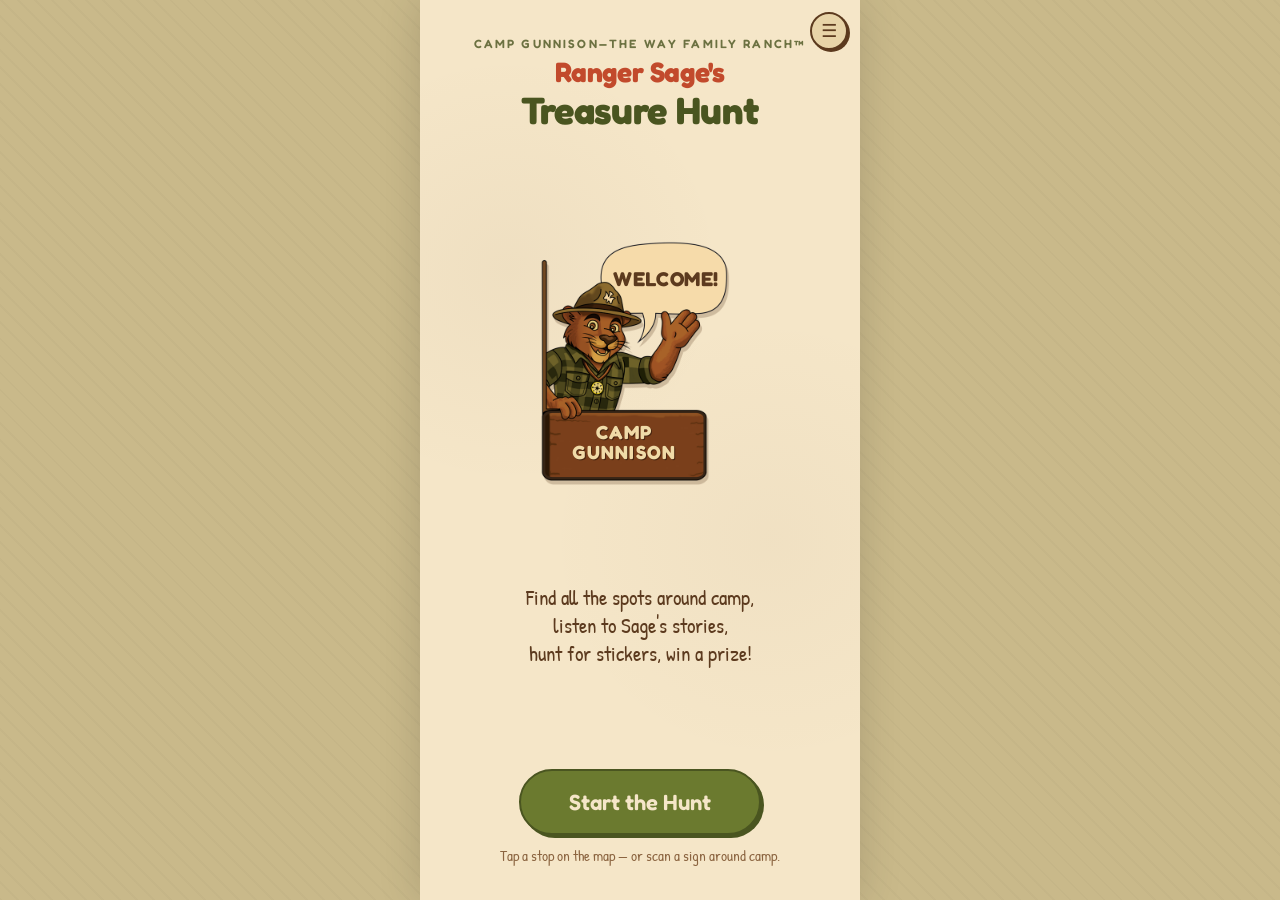
==== index.html @ e8eca05f "Initial commit: Ranger Sage Treasure Hunt PWA Self-guided QR-code treasure hunt around Camp Gunnison" ====
<!DOCTYPE html>
<html lang="en">
<head>
  <meta charset="utf-8">
  <meta name="viewport" content="width=device-width, initial-scale=1, maximum-scale=1, user-scalable=no">
  <meta name="theme-color" content="#5C7A3A">
  <title>Ranger Sage's Treasure Hunt — Camp Gunnison</title>

  <link rel="manifest" href="manifest.webmanifest">
  <link rel="apple-touch-icon" href="icons/apple-touch-icon.png">
  <meta name="apple-mobile-web-app-capable" content="yes">
  <meta name="apple-mobile-web-app-status-bar-style" content="default">
  <meta name="apple-mobile-web-app-title" content="Sage's Hunt">

  <link rel="preconnect" href="https://fonts.googleapis.com">
  <link rel="preconnect" href="https://fonts.gstatic.com" crossorigin>
  <link href="https://fonts.googleapis.com/css2?family=Fredoka:wght@500;600;700&family=Nunito:wght@400;600;700;800&family=Patrick+Hand&display=swap" rel="stylesheet">
  <link rel="stylesheet" href="styles.css">
</head>
<body>
  <div id="device-frame">
    <div id="app" role="main" aria-live="polite">
      <noscript>This treasure hunt needs JavaScript turned on.</noscript>
    </div>
    <div id="toast-host" aria-live="assertive"></div>
    <div id="confetti-host" aria-hidden="true"></div>
    <button id="menu-btn" type="button" aria-label="Menu">☰</button>
    <div id="menu-panel" hidden>
      <button class="menu-item" data-action="map">Back to map</button>
      <button class="menu-item" data-action="reset">Start over</button>
      <button class="menu-item" data-action="close">Close</button>
    </div>
  </div>

  <script src="jsQR.min.js"></script>
  <script src="qr-scanner.js"></script>
  <script src="data.js"></script>
  <script src="app.js"></script>
  <script>
    if ("serviceWorker" in navigator) {
      window.addEventListener("load", () => {
        navigator.serviceWorker.register("sw.js").catch(err => console.warn("SW register failed:", err));
      });
    }
  </script>
</body>
</html>
---- styles.css ----
/* ============================================================
   Ranger Sage's Treasure Hunt — prototype styles
   Camp Gunnison palette pulled from camp-map.png
   ============================================================ */

:root {
  --paper:        #F5E6C8;
  --paper-deep:   #E8D4A8;
  --cream-deep:   #F0DBA8;
  --olive:        #6B7A2F;
  --olive-deep:   #4A5520;
  --sage-green:   #9DAA5E;
  --mustard:      #E8A93D;
  --mustard-deep: #C48825;
  --wood:         #5C3A1E;
  --wood-light:   #8B6440;
  --pop:          #C24A2C;
  --river:        #BFD3BA;
  --sky:          #DCC796;

  --radius-card: 14px;
  --radius-btn: 999px;
  --shadow-card: 4px 4px 0 rgba(92, 58, 30, 0.35);
  --shadow-btn:  3px 3px 0 var(--olive-deep);

  --font-head: 'Fredoka', system-ui, sans-serif;
  --font-body: 'Nunito', system-ui, sans-serif;
  --font-hand: 'Patrick Hand', cursive;
}

/* ---------- Reset & base ---------- */
*, *::before, *::after { box-sizing: border-box; margin: 0; padding: 0; }
html { -webkit-text-size-adjust: 100%; }
body {
  font-family: var(--font-body);
  color: var(--wood);
  background: #C9B98A;
  /* subtle outer-frame wood feel */
  background-image:
    repeating-linear-gradient(45deg, rgba(0,0,0,0.02) 0 2px, transparent 2px 12px);
  min-height: 100vh;
  display: flex;
  justify-content: center;
  align-items: flex-start;
  padding: 0;
}
button {
  font: inherit; cursor: pointer; border: 0; background: none; color: inherit;
}
img { display: block; max-width: 100%; }

/* ---------- Device frame ---------- */
#device-frame {
  position: relative;
  width: 100%;
  max-width: 440px;
  min-height: 100vh;
  background: var(--paper);
  overflow: hidden;
  box-shadow: 0 0 40px rgba(0,0,0,0.15);
}

#app {
  position: relative;
  min-height: 100vh;
  background: var(--paper);
  /* subtle paper texture */
  background-image:
    radial-gradient(circle at 20% 30%, rgba(92,58,30,0.04) 0, transparent 30%),
    radial-gradient(circle at 80% 60%, rgba(92,58,30,0.03) 0, transparent 35%);
}

/* ---------- Menu ---------- */
#menu-btn {
  position: absolute;
  top: 12px; right: 12px;
  width: 38px; height: 38px;
  background: var(--paper-deep);
  border: 2px solid var(--wood);
  border-radius: 50%;
  font-size: 18px;
  color: var(--wood);
  z-index: 100;
  box-shadow: 2px 2px 0 var(--wood);
}
#menu-btn:active { transform: translate(1px, 1px); box-shadow: 1px 1px 0 var(--wood); }
#menu-panel {
  position: absolute;
  top: 58px; right: 12px;
  background: var(--cream-deep);
  border: 2px solid var(--wood);
  border-radius: 10px;
  padding: 6px;
  z-index: 99;
  box-shadow: 3px 3px 0 var(--wood);
  display: flex; flex-direction: column;
  min-width: 140px;
}
#menu-panel[hidden] { display: none; }
.menu-item {
  padding: 10px 14px;
  text-align: left;
  font-family: var(--font-body);
  font-weight: 600;
  color: var(--wood);
  border-radius: 6px;
}
.menu-item:hover { background: var(--paper); }

/* ---------- Screen container & transitions ---------- */
.screen {
  position: absolute;
  inset: 0;
  padding: 24px 20px 32px;
  animation: screen-in 320ms cubic-bezier(0.2, 0.7, 0.3, 1.2);
  overflow-y: auto;
}
@keyframes screen-in {
  from { transform: translateY(16px); opacity: 0; }
  to   { transform: translateY(0); opacity: 1; }
}

/* ---------- Typography ---------- */
h1, h2, h3 { font-family: var(--font-head); color: var(--wood); line-height: 1.1; letter-spacing: -0.01em; }
h1 { font-size: 32px; font-weight: 700; }
h2 { font-size: 24px; font-weight: 600; }
h3 { font-size: 18px; font-weight: 600; }
p { line-height: 1.5; }

.eyebrow {
  font-family: var(--font-head);
  font-size: 12px;
  font-weight: 600;
  letter-spacing: 0.18em;
  text-transform: uppercase;
  color: var(--olive-deep);
  opacity: 0.8;
}

.sage-handwriting {
  font-family: var(--font-hand);
  font-size: 18px;
  color: var(--wood);
  line-height: 1.4;
}

/* ---------- Buttons ---------- */
.btn {
  display: inline-flex;
  align-items: center;
  justify-content: center;
  gap: 8px;
  padding: 16px 28px;
  font-family: var(--font-head);
  font-weight: 600;
  font-size: 18px;
  border-radius: var(--radius-btn);
  border: 2px solid var(--olive-deep);
  transition: transform 80ms ease, box-shadow 80ms ease;
}
.btn-primary {
  background: var(--olive);
  color: var(--paper);
  box-shadow: var(--shadow-btn);
}
.btn-primary:active {
  transform: translate(2px, 2px);
  box-shadow: 1px 1px 0 var(--olive-deep);
}
.btn-ghost {
  background: transparent;
  color: var(--wood);
  border-color: var(--wood);
  box-shadow: 2px 2px 0 var(--wood);
  font-size: 14px;
  padding: 10px 18px;
}
.btn-ghost:active {
  transform: translate(1px, 1px);
  box-shadow: 1px 1px 0 var(--wood);
}

/* ============================================================
   SCREEN: WELCOME
   ============================================================ */
.screen.welcome {
  display: flex;
  flex-direction: column;
  align-items: center;
  justify-content: space-between;
  text-align: center;
  padding-top: 36px;
}
.welcome-eyebrow { margin-bottom: 6px; }
.welcome-title {
  font-size: 38px;
  color: var(--olive-deep);
  margin-bottom: 6px;
}
.welcome-title .ranger-sage {
  color: var(--pop);
  display: block;
  font-size: 28px;
  margin-bottom: 2px;
}
.welcome-pitch {
  font-family: var(--font-hand);
  font-size: 21px;
  color: var(--wood);
  margin: 0 16px;
  line-height: 1.35;
}
.welcome-sage-wrap {
  position: relative;
  display: inline-block;
  width: 240px;
  max-width: 80%;
  margin: 8px auto;
  animation: breathe 3.2s ease-in-out infinite;
  filter: drop-shadow(2px 4px 0 rgba(92,58,30,0.25));
}
.welcome-sage {
  display: block;
  width: 100%;
  height: auto;
}
/* Positions pixel-measured from sage_welcoming.png — bubble interior centroid
   = (60.73%, 15.88%), wood sign visible centroid = (43.32%, 83.91%) of canvas. */
.welcome-bubble-text {
  position: absolute;
  top: 15.88%;
  left: 60.73%;
  transform: translate(-50%, -50%);
  font-family: var(--font-head);
  font-weight: 700;
  font-size: clamp(14px, 4.2vw, 20px);
  letter-spacing: 0.02em;
  color: var(--wood);
  text-align: center;
  line-height: 1;
  pointer-events: none;
}
.welcome-sign-text {
  position: absolute;
  top: 83.91%;
  left: 43.32%;
  transform: translate(-50%, -50%);
  font-family: var(--font-head);
  font-weight: 700;
  font-size: clamp(13px, 4vw, 19px);
  letter-spacing: 0.06em;
  color: #F0DBA8;
  text-shadow: 1px 1px 0 rgba(0,0,0,0.4);
  text-align: center;
  line-height: 1.05;
  pointer-events: none;
}
.welcome-cta {
  margin-top: 6px;
}
.welcome-cta .btn-primary {
  padding: 18px 48px;
  font-size: 22px;
}
.welcome-helper {
  font-family: var(--font-hand);
  font-size: 15px;
  color: var(--wood-light);
  margin-top: 10px;
}

/* ============================================================
   SCREEN: MAP
   ============================================================ */
.screen.map { padding-top: 16px; }

.progress-strip {
  background: var(--cream-deep);
  border: 2px solid var(--wood);
  border-radius: 12px;
  padding: 10px 60px 12px 14px; /* right padding leaves room for menu button */
  margin-bottom: 14px;
  box-shadow: 3px 3px 0 rgba(92,58,30,0.25);
  position: relative;
}
.progress-strip .progress-count {
  font-family: var(--font-head);
  font-weight: 600;
  font-size: 14px;
  color: var(--olive-deep);
  display: flex; align-items: center; justify-content: space-between;
}
.progress-tally {
  margin-top: 8px;
  font-family: var(--font-hand);
  font-size: 30px;
  color: var(--mustard-deep);
  letter-spacing: 3px;
  line-height: 1;
  word-break: break-all;
}
.progress-tally .star {
  color: var(--mustard);
  text-shadow: 1px 2px 0 var(--mustard-deep);
}

.map-canvas {
  position: relative;
  width: 100%;
  padding: 18px 16px 24px;
  background: #8B6440;
  /* wood-panel wall feel */
  background-image:
    repeating-linear-gradient(90deg,
      rgba(0,0,0,0.06) 0 1px, transparent 1px 40px,
      rgba(255,255,255,0.04) 40px 41px, transparent 41px 80px),
    linear-gradient(180deg, #9B7250 0%, #7A5638 100%);
  border: 2px solid var(--wood);
  border-radius: 14px;
  overflow: hidden;
  box-shadow: 3px 3px 0 rgba(92,58,30,0.3);
}
.map-tilted {
  position: relative;
  width: 100%;
  transform: rotate(-1.8deg);
  filter: drop-shadow(2px 4px 6px rgba(0,0,0,0.35));
  background: var(--paper);
  padding: 4px;
  border: 1px solid rgba(92,58,30,0.4);
}
.map-img {
  display: block;
  width: 100%;
  height: auto;
}
.map-stamp-overlay {
  position: absolute;
  inset: 4px; /* matches .map-tilted padding so coords align to image */
  pointer-events: none;
}
.map-check-stamp {
  position: absolute;
  width: 22px;
  height: 22px;
  color: #D9342C; /* coral red — pops against the map's olive/cream */
  transform: translate(-50%, -50%) rotate(-8deg);
  pointer-events: none;
  animation: stamp-land 500ms cubic-bezier(0.3, 0.8, 0.4, 1.4);
  filter: drop-shadow(1px 1px 0 rgba(255,255,255,0.85)) drop-shadow(1px 2px 2px rgba(0,0,0,0.35));
}
.map-check-stamp svg { width: 100%; height: 100%; display: block; }
@keyframes stamp-land {
  0%   { transform: translate(-50%, -50%) rotate(45deg) scale(2); opacity: 0; }
  60%  { transform: translate(-50%, -50%) rotate(-12deg) scale(0.9); opacity: 1; }
  100% { transform: translate(-50%, -50%) rotate(-8deg) scale(1); opacity: 1; }
}
.map-pushpin {
  position: absolute;
  top: -16px;
  left: 50%;
  transform: translateX(-50%) rotate(1.8deg); /* counter the tilt so pin reads vertical */
  width: 26px;
  height: 34px;
  z-index: 5;
  pointer-events: none;
}
.map-pushpin svg { width: 100%; height: 100%; display: block; }
.map-pin {
  position: absolute;
  width: 38px;
  height: 38px;
  transform: translate(-50%, -50%);
  border-radius: 50%;
  background: var(--mustard);
  border: 2.5px solid var(--wood);
  font-family: var(--font-head);
  font-weight: 700;
  font-size: 16px;
  color: var(--wood);
  display: flex; align-items: center; justify-content: center;
  box-shadow: 1px 2px 0 rgba(92,58,30,0.55);
  cursor: pointer;
  transition: transform 200ms cubic-bezier(0.2, 0.7, 0.3, 1.4);
}
.map-pin:hover { transform: translate(-50%, -50%) scale(1.15); z-index: 2; }
.map-pin:active { transform: translate(-50%, -50%) scale(0.9); }
.map-pin.complete {
  background: var(--sage-green);
  color: var(--olive-deep);
  border-color: var(--olive-deep);
  opacity: 0.75;
}
.map-pin.commons-pin { z-index: 3; }
.map-pin.commons-pin::after {
  content: "+6 inside";
  position: absolute;
  bottom: calc(100% + 4px);
  left: 50%;
  transform: translateX(-50%);
  background: var(--pop);
  color: var(--paper);
  font-family: var(--font-head);
  font-size: 11px;
  font-weight: 700;
  letter-spacing: 0.04em;
  padding: 3px 8px;
  border-radius: 10px;
  border: 1.5px solid var(--paper);
  box-shadow: 1px 1px 0 rgba(0,0,0,0.35);
  white-space: nowrap;
  pointer-events: none;
}
.map-pin .paw-overlay {
  position: absolute;
  inset: -8px;
  pointer-events: none;
  transform: rotate(-12deg);
  opacity: 0.9;
}
@keyframes pin-bob {
  0%, 100% { translate: 0 0; }
  50%      { translate: 0 -3px; }
}

.map-footer-tip {
  margin-top: 14px;
  text-align: center;
  font-family: var(--font-hand);
  font-size: 16px;
  color: var(--wood-light);
}

/* ============================================================
   CLIPBOARD list (primary interactive surface on the map screen)
   ============================================================ */
.clipboard {
  position: relative;
  margin-top: 24px;
  padding: 28px 12px 16px;
  background: #6E4F2C;
  background-image:
    repeating-linear-gradient(90deg, rgba(0,0,0,0.12) 0 1px, transparent 1px 5px),
    linear-gradient(180deg, #7C5A35 0%, #5A3F22 100%);
  border-radius: 14px;
  border: 2px solid #3B2811;
  box-shadow: 3px 4px 0 rgba(0,0,0,0.35);
}
.clipboard.inset {
  margin-top: 8px;
}
.clipboard-clip {
  position: absolute;
  top: -14px;
  left: 50%;
  transform: translateX(-50%);
  width: 84px;
  height: 28px;
  background: linear-gradient(180deg, #F0DBA8 0%, #C9A86A 55%, #876736 100%);
  border-radius: 6px;
  border: 2px solid #5C3A1E;
  box-shadow: 1px 2px 4px rgba(0,0,0,0.35);
}
.clipboard-clip::before {
  content: "";
  position: absolute;
  bottom: -10px;
  left: 50%;
  transform: translateX(-50%);
  width: 36px;
  height: 14px;
  background: linear-gradient(180deg, #C9A86A 0%, #876736 100%);
  border-radius: 2px;
  border: 2px solid #5C3A1E;
  border-top: none;
}
.clipboard-paper {
  background: #FAF0DC;
  padding: 14px 12px;
  border-radius: 6px;
  box-shadow: inset 0 0 0 1px rgba(0,0,0,0.05);
  /* faint notebook lines */
  background-image:
    linear-gradient(90deg, transparent 24px, rgba(192,72,72,0.18) 24px 25px, transparent 25px);
}
.clipboard-header {
  font-family: var(--font-head);
  font-weight: 600;
  font-size: 13px;
  text-transform: uppercase;
  letter-spacing: 0.16em;
  color: var(--olive-deep);
  text-align: center;
  margin-bottom: 8px;
  padding-bottom: 6px;
  border-bottom: 1.5px dashed rgba(92,58,30,0.25);
}
.clipboard-row {
  display: flex;
  align-items: center;
  gap: 12px;
  width: 100%;
  padding: 9px 6px;
  border-bottom: 1px dashed rgba(92,58,30,0.15);
  text-align: left;
  background: transparent;
  transition: background 80ms ease, transform 80ms ease;
}
.clipboard-row:last-child { border-bottom: none; }
.clipboard-row:hover { background: rgba(232,169,61,0.12); }
.clipboard-row:active { transform: translateX(2px); }
.clipboard-row .row-num {
  flex-shrink: 0;
  width: 30px;
  height: 30px;
  border-radius: 50%;
  background: var(--mustard);
  border: 2px solid var(--wood);
  font-family: var(--font-head);
  font-weight: 700;
  font-size: 13px;
  color: var(--wood);
  display: flex; align-items: center; justify-content: center;
}
.clipboard-row .row-name {
  flex: 1;
  font-family: var(--font-head);
  font-weight: 600;
  font-size: 16px;
  color: var(--wood);
  line-height: 1.2;
}
.clipboard-row.complete .row-num {
  background: var(--sage-green);
  opacity: 0.7;
}
.clipboard-row.complete .row-name {
  text-decoration: line-through;
  text-decoration-color: rgba(92,58,30,0.4);
  text-decoration-thickness: 1.5px;
  opacity: 0.65;
}
.row-check {
  width: 32px; height: 32px;
  display: inline-block;
  color: var(--olive-deep); /* olive on cream paper reads well */
  transform: rotate(-6deg);
  flex-shrink: 0;
}
.row-check svg { width: 100%; height: 100%; display: block; }
.row-empty {
  width: 26px; height: 26px;
  border-radius: 50%;
  border: 2px dashed rgba(92,58,30,0.3);
  flex-shrink: 0;
}
.commons-progress {
  font-family: var(--font-head);
  font-weight: 700;
  font-size: 11px;
  letter-spacing: 0.04em;
  text-transform: uppercase;
  background: var(--pop);
  color: var(--paper);
  padding: 4px 10px;
  border-radius: 999px;
  flex-shrink: 0;
  border: 1.5px solid var(--paper);
  box-shadow: 1px 1px 0 rgba(0,0,0,0.25);
}

/* ============================================================
   SCREEN: SCAN-PREP (pre-scan "find this sign" page)
   ============================================================ */
.screen.scan-prep {
  padding-top: 14px;
  text-align: center;
}
.scan-prep-title {
  font-family: var(--font-head);
  font-size: 16px;
  font-weight: 600;
  letter-spacing: 0.08em;
  text-transform: uppercase;
  color: var(--olive-deep);
  margin-top: 10px;
  margin-bottom: 2px;
}
.scan-prep-location {
  font-family: var(--font-head);
  font-size: 26px;
  font-weight: 700;
  color: var(--wood);
  margin-bottom: 16px;
  line-height: 1.1;
}

.qr-sign-mockup {
  position: relative;
  width: min(280px, 80%);
  margin: 0 auto 20px;
  padding-top: 18px;
}
.sign-post {
  position: absolute;
  top: 12px; left: 50%;
  transform: translateX(-50%);
  width: 14px;
  height: 100%;
  background: linear-gradient(180deg, #8B6440 0%, #5C3A1E 100%);
  border: 2px solid var(--wood);
  border-radius: 2px;
  z-index: 1;
}
.sign-board {
  position: relative;
  background: linear-gradient(180deg, #B68957 0%, #8B6440 100%);
  border: 3px solid #4A2D14;
  border-radius: 10px;
  padding: 12px 16px 14px;
  box-shadow: 4px 5px 0 rgba(0,0,0,0.3);
  z-index: 2;
}
.sign-banner {
  font-family: var(--font-head);
  font-weight: 700;
  font-size: 13px;
  letter-spacing: 0.18em;
  color: var(--paper);
  background: #4A5520;
  padding: 4px 10px;
  border-radius: 4px;
  display: inline-block;
  margin-bottom: 8px;
  border: 1.5px solid #2C3210;
}
.sign-sage {
  display: block;
  width: 70px;
  margin: 0 auto 4px;
  filter: drop-shadow(1px 2px 0 rgba(0,0,0,0.2));
}
.sign-name-plaque {
  font-family: var(--font-head);
  font-weight: 700;
  font-size: 14px;
  color: var(--wood);
  background: var(--paper);
  padding: 5px 8px;
  border-radius: 4px;
  border: 1.5px solid var(--wood);
  margin-bottom: 10px;
  box-shadow: inset 0 0 0 1px rgba(0,0,0,0.05);
}
.sign-qr {
  width: 100px;
  height: 100px;
  margin: 0 auto 6px;
  padding: 4px;
  background: #FAF0DC;
  border: 2px solid var(--wood);
  border-radius: 4px;
  box-shadow: 1px 2px 0 rgba(0,0,0,0.3);
}
.sign-qr svg { width: 100%; height: 100%; display: block; }
.sign-scan-hint {
  font-family: var(--font-hand);
  font-size: 16px;
  color: var(--paper);
  text-shadow: 1px 1px 0 rgba(0,0,0,0.5);
  margin-top: 4px;
}

.scan-cta-row {
  margin-top: 8px;
}
.scan-cta {
  padding: 16px 36px;
  font-size: 19px;
  display: inline-flex;
  align-items: center;
  gap: 10px;
}
.scan-cta .cam-icon { font-size: 22px; }
.scan-helper {
  margin-top: 10px;
  font-family: var(--font-hand);
  font-size: 15px;
  color: var(--wood-light);
}

/* ============================================================
   SCAN VIEWFINDER OVERLAY (fake camera)
   ============================================================ */
.scan-overlay {
  position: fixed;
  inset: 0;
  background: rgba(0,0,0,0.85);
  z-index: 500;
  display: flex;
  flex-direction: column;
  align-items: center;
  justify-content: center;
  animation: scan-fade-in 200ms ease;
}
@keyframes scan-fade-in {
  from { opacity: 0; }
  to { opacity: 1; }
}
.scan-viewfinder {
  position: relative;
  width: 240px;
  height: 240px;
}
.vf-corner {
  position: absolute;
  width: 38px;
  height: 38px;
  border: 4px solid #fff;
}
.vf-corner.tl { top: 0; left: 0; border-right: none; border-bottom: none; border-radius: 8px 0 0 0; }
.vf-corner.tr { top: 0; right: 0; border-left: none; border-bottom: none; border-radius: 0 8px 0 0; }
.vf-corner.bl { bottom: 0; left: 0; border-right: none; border-top: none; border-radius: 0 0 0 8px; }
.vf-corner.br { bottom: 0; right: 0; border-left: none; border-top: none; border-radius: 0 0 8px 0; }
.vf-scanline {
  position: absolute;
  top: 8px;
  left: 8px;
  right: 8px;
  height: 3px;
  background: linear-gradient(90deg, transparent, var(--mustard) 50%, transparent);
  box-shadow: 0 0 12px var(--mustard);
  animation: scan-sweep 1.1s ease-in-out infinite;
}
@keyframes scan-sweep {
  0%   { transform: translateY(0); }
  50%  { transform: translateY(216px); }
  100% { transform: translateY(0); }
}
.scan-label {
  margin-top: 24px;
  font-family: var(--font-head);
  font-size: 22px;
  font-weight: 700;
  color: #fff;
  letter-spacing: 0.06em;
  text-shadow: 0 2px 4px rgba(0,0,0,0.5);
}
.scan-overlay.found .vf-scanline { display: none; }
.scan-overlay.found .vf-corner { border-color: var(--mustard); animation: vf-flash 300ms ease; }

/* Live camera scanner */
.scan-overlay.live { background: #000; }
.scan-video {
  position: absolute;
  inset: 0;
  width: 100%;
  height: 100%;
  object-fit: cover;
  z-index: 0;
}
.scan-vignette {
  position: absolute;
  inset: 0;
  background: radial-gradient(circle at center, transparent 0, transparent 38%, rgba(0,0,0,0.55) 100%);
  z-index: 1;
  pointer-events: none;
}
.scan-overlay.live .scan-viewfinder { z-index: 2; }
.scan-overlay.live .scan-label { z-index: 2; position: absolute; bottom: 110px; left: 0; right: 0; text-align: center; margin: 0; }
.scan-overlay.live.error .scan-label { color: var(--pop); }
.scan-cancel {
  position: absolute;
  bottom: 40px;
  left: 50%;
  transform: translateX(-50%);
  z-index: 3;
  padding: 12px 28px;
  border: 2px solid #fff;
  background: rgba(0,0,0,0.4);
  color: #fff;
  font-family: var(--font-head);
  font-weight: 700;
  font-size: 16px;
  letter-spacing: 0.06em;
  border-radius: 999px;
  cursor: pointer;
}
.scan-cancel:active { transform: translateX(-50%) scale(0.97); }

/* DEMO skip button on pre-scan page */
.btn-link.demo-skip {
  background: transparent;
  border: none;
  color: var(--olive);
  font-family: var(--font-head);
  font-size: 13px;
  font-weight: 600;
  letter-spacing: 0.08em;
  margin-top: 8px;
  cursor: pointer;
  text-decoration: underline;
  opacity: 0.7;
}
@keyframes vf-flash {
  0%   { transform: scale(1); }
  50%  { transform: scale(1.15); }
  100% { transform: scale(1); }
}

.sage-corner {
  display: none; /* Sage is in the printed map now */
}

@keyframes breathe {
  0%, 100% { transform: scale(1); }
  50%      { transform: scale(1.025); }
}

/* ============================================================
   SCREEN: STOP
   ============================================================ */
.screen.stop { padding-top: 14px; }

.stop-header {
  display: flex; align-items: center; justify-content: space-between;
  margin-bottom: 12px;
  padding-right: 52px; /* keep clear of the menu button */
}
.back-btn {
  display: inline-flex; align-items: center; gap: 6px;
  font-family: var(--font-head);
  font-size: 14px; font-weight: 600;
  color: var(--wood);
  padding: 8px 14px 8px 10px;
  border-radius: 999px;
  background: var(--paper-deep);
  border: 2px solid var(--wood);
  box-shadow: 2px 2px 0 var(--wood);
}
.back-btn:active { transform: translate(1px,1px); box-shadow: 1px 1px 0 var(--wood); }
.stop-num-tag {
  font-family: var(--font-head);
  font-size: 14px; font-weight: 600;
  color: var(--paper);
  background: var(--olive);
  padding: 6px 14px;
  border-radius: 999px;
  border: 2px solid var(--olive-deep);
}
.stop-title {
  font-size: 28px;
  color: var(--olive-deep);
  margin-bottom: 8px;
  line-height: 1.05;
}
.stop-intro {
  font-family: var(--font-hand);
  font-size: 18px;
  color: var(--wood);
  background: var(--cream-deep);
  border-left: 4px solid var(--olive);
  padding: 10px 14px;
  border-radius: 8px;
  margin-bottom: 16px;
  position: relative;
}

/* Audio player */
.audio-player {
  background: var(--cream-deep);
  border: 2px solid var(--wood);
  border-radius: var(--radius-card);
  padding: 14px;
  margin-bottom: 14px;
  box-shadow: var(--shadow-card);
  display: flex;
  align-items: center;
  gap: 12px;
  position: relative;
}
.play-btn {
  flex-shrink: 0;
  width: 52px; height: 52px;
  border-radius: 50%;
  background: var(--olive);
  border: 2.5px solid var(--olive-deep);
  color: var(--paper);
  font-size: 22px;
  display: flex; align-items: center; justify-content: center;
  box-shadow: 2px 2px 0 var(--olive-deep);
}
.play-btn:active { transform: translate(1px,1px); box-shadow: 1px 1px 0 var(--olive-deep); }
.play-btn.playing::before { content: "❚❚"; font-size: 16px; letter-spacing: 1px; }
.play-btn:not(.playing)::before { content: "▶"; padding-left: 3px; }
.audio-bar {
  flex: 1;
  display: flex; flex-direction: column;
  gap: 4px;
}
.audio-progress-track {
  height: 10px;
  background: var(--paper);
  border: 1.5px solid var(--wood-light);
  border-radius: 999px;
  overflow: hidden;
  position: relative;
}
.audio-progress-fill {
  height: 100%;
  background: var(--mustard);
  background-image: repeating-linear-gradient(
    90deg, transparent 0 5px, rgba(92,58,30,0.12) 5px 6px
  );
  width: 0%;
  transition: width 100ms linear;
}
.audio-time {
  font-family: var(--font-head);
  font-size: 12px;
  font-weight: 600;
  color: var(--wood-light);
  display: flex; justify-content: space-between;
}

/* Demo skip button */
.demo-skip {
  position: absolute;
  top: -10px; right: -8px;
  background: var(--pop);
  color: var(--paper);
  font-family: var(--font-head);
  font-size: 11px;
  font-weight: 600;
  padding: 4px 10px;
  border-radius: 12px;
  border: 1.5px solid var(--paper);
  box-shadow: 1px 1px 0 rgba(0,0,0,0.3);
  z-index: 2;
}

/* Transcript */
.transcript {
  background: var(--paper);
  border: 1.5px dashed var(--wood-light);
  border-radius: 10px;
  padding: 12px 14px;
  margin-bottom: 16px;
}
.transcript .eyebrow { margin-bottom: 6px; }
.transcript p {
  font-family: var(--font-body);
  font-size: 14.5px;
  color: var(--wood);
}

/* Clue card */
.clue-card {
  background: var(--paper-deep);
  border: 2px solid var(--wood);
  border-radius: var(--radius-card);
  padding: 14px;
  box-shadow: var(--shadow-card);
  position: relative;
  transform: rotate(-1.5deg);
  margin: 0 6px 12px;
}
.clue-card .clue-tape {
  position: absolute;
  top: -10px; left: 50%;
  transform: translateX(-50%) rotate(-3deg);
  width: 70px; height: 18px;
  background: rgba(232, 169, 61, 0.55);
  border-radius: 2px;
}
.clue-card .clue-eyebrow {
  font-family: var(--font-head);
  font-weight: 700;
  font-size: 12px;
  letter-spacing: 0.14em;
  text-transform: uppercase;
  color: var(--pop);
  display: flex; align-items: center; gap: 6px;
  margin-bottom: 6px;
}
.clue-card .clue-text {
  font-family: var(--font-hand);
  font-size: 19px;
  color: var(--wood);
  line-height: 1.3;
  margin-bottom: 10px;
}
.clue-sticker-img {
  display: block;
  margin: 0 auto;
  max-width: 110px;
  filter: drop-shadow(2px 3px 0 rgba(92,58,30,0.2));
  transform: rotate(4deg);
}
.clue-sticker-placeholder {
  display: flex; align-items: center; justify-content: center;
  width: 90px; height: 90px;
  margin: 6px auto 0;
  border: 2px dashed var(--wood-light);
  border-radius: 50%;
  font-family: var(--font-hand);
  font-size: 13px;
  color: var(--wood-light);
  text-align: center;
  padding: 8px;
  background: rgba(255,255,255,0.3);
}

/* Sage on stop page */
.sage-stop {
  position: absolute;
  bottom: 12px;
  right: 4px;
  width: 78px;
  pointer-events: none;
  z-index: 2;
  animation: breathe 3s ease-in-out infinite;
  filter: drop-shadow(2px 3px 0 rgba(92,58,30,0.2));
  opacity: 0.92;
}

/* ============================================================
   SCREEN: COMMONS sub-list
   ============================================================ */
.commons-title { font-size: 22px; color: var(--olive-deep); margin-bottom: 4px; }
.commons-sub  { color: var(--wood-light); font-family: var(--font-hand); font-size: 18px; margin-bottom: 16px; }
.commons-list { display: flex; flex-direction: column; gap: 10px; }
.commons-item {
  display: flex; align-items: center; gap: 12px;
  background: var(--cream-deep);
  border: 2px solid var(--wood);
  border-radius: var(--radius-card);
  padding: 12px 14px;
  box-shadow: var(--shadow-card);
  text-align: left;
  width: 100%;
  transition: transform 80ms ease;
}
.commons-item:active { transform: translate(1px,1px); }
.commons-item .num-bubble {
  width: 36px; height: 36px;
  border-radius: 50%;
  background: var(--mustard);
  border: 2px solid var(--wood);
  font-family: var(--font-head);
  font-weight: 700;
  font-size: 13px;
  color: var(--wood);
  display: flex; align-items: center; justify-content: center;
  flex-shrink: 0;
}
.commons-item.complete .num-bubble { background: var(--sage-green); }
.commons-item .name {
  font-family: var(--font-head);
  font-weight: 600;
  font-size: 17px;
  color: var(--wood);
  flex: 1;
}
.commons-item .check {
  font-family: var(--font-head);
  font-size: 18px;
  color: var(--olive);
  font-weight: 700;
}

/* ============================================================
   SCREEN: DONE
   ============================================================ */
.screen.done {
  display: flex; flex-direction: column; align-items: center; justify-content: center;
  text-align: center;
  padding-top: 30px;
}
.done-eyebrow { margin-bottom: 8px; }
.done-title {
  font-size: 44px;
  color: var(--pop);
  letter-spacing: 0.02em;
  margin-bottom: 4px;
  animation: wobble 0.6s ease-in-out;
}
@keyframes wobble {
  0% { transform: rotate(0); }
  25% { transform: rotate(-3deg); }
  75% { transform: rotate(3deg); }
  100% { transform: rotate(0); }
}
.done-sub {
  font-family: var(--font-hand);
  font-size: 19px;
  color: var(--wood);
  margin: 0 12px 12px;
}
.done-sage {
  width: 240px;
  max-width: 80%;
  animation: breathe 3s ease-in-out infinite;
  filter: drop-shadow(3px 5px 0 rgba(92,58,30,0.25));
  margin: 8px 0;
}
.prize-code {
  background: var(--cream-deep);
  border: 2.5px dashed var(--olive);
  border-radius: 14px;
  padding: 16px 24px;
  margin: 14px 0;
  display: inline-block;
}
.prize-code .label {
  font-family: var(--font-head);
  font-size: 11px;
  font-weight: 600;
  letter-spacing: 0.18em;
  text-transform: uppercase;
  color: var(--olive-deep);
}
.prize-code .code {
  font-family: var(--font-head);
  font-size: 28px;
  font-weight: 700;
  color: var(--wood);
  letter-spacing: 0.05em;
  display: block;
  margin-top: 4px;
}
.start-over {
  margin-top: 16px;
  font-family: var(--font-hand);
  font-size: 15px;
  color: var(--wood-light);
  text-decoration: underline;
}

/* ============================================================
   TOAST + PAW STAMP
   ============================================================ */
#toast-host {
  position: absolute;
  bottom: 24px;
  left: 50%;
  transform: translateX(-50%);
  z-index: 200;
  pointer-events: none;
}
.toast {
  background: var(--olive);
  color: var(--paper);
  padding: 12px 22px;
  border-radius: 999px;
  font-family: var(--font-head);
  font-weight: 600;
  font-size: 15px;
  box-shadow: 3px 3px 0 var(--olive-deep);
  border: 2px solid var(--olive-deep);
  animation: toast-pop 2.6s cubic-bezier(0.2, 0.7, 0.3, 1.3) forwards;
  white-space: nowrap;
}
@keyframes toast-pop {
  0%   { transform: translateY(40px) scale(0.6); opacity: 0; }
  15%  { transform: translateY(0) scale(1.05); opacity: 1; }
  25%  { transform: translateY(0) scale(1); }
  85%  { opacity: 1; }
  100% { transform: translateY(40px); opacity: 0; }
}

.paw-stamp-overlay {
  position: absolute;
  inset: 0;
  z-index: 150;
  pointer-events: none;
  display: flex;
  align-items: center;
  justify-content: center;
}
.paw-stamp {
  width: 160px;
  height: 160px;
  animation: paw-tumble 700ms cubic-bezier(0.3, 0.8, 0.4, 1.4) forwards;
}
@keyframes paw-tumble {
  0%   { transform: translateY(-220px) rotate(-200deg) scale(1.2); opacity: 0; }
  60%  { transform: translateY(10px)   rotate(15deg)   scale(0.95); opacity: 1; }
  78%  { transform: translateY(-6px)   rotate(-5deg)   scale(1.05); }
  100% { transform: translateY(0)      rotate(-4deg)   scale(1); opacity: 1; }
}

/* ============================================================
   CONFETTI
   ============================================================ */
#confetti-host {
  position: absolute;
  inset: 0;
  pointer-events: none;
  overflow: hidden;
  z-index: 180;
}
.confetti-piece {
  position: absolute;
  width: 10px;
  height: 14px;
  top: -20px;
  border-radius: 1px;
  animation: confetti-fall 2.6s cubic-bezier(0.25, 0.6, 0.4, 1) forwards;
}
@keyframes confetti-fall {
  0%   { transform: translateY(0) rotate(0); opacity: 1; }
  100% { transform: translateY(110vh) rotate(720deg); opacity: 0; }
}

/* ============================================================
   Helpers
   ============================================================ */
.text-center { text-align: center; }
.mt-sm { margin-top: 8px; }
.mt-md { margin-top: 16px; }
.mt-lg { margin-top: 24px; }
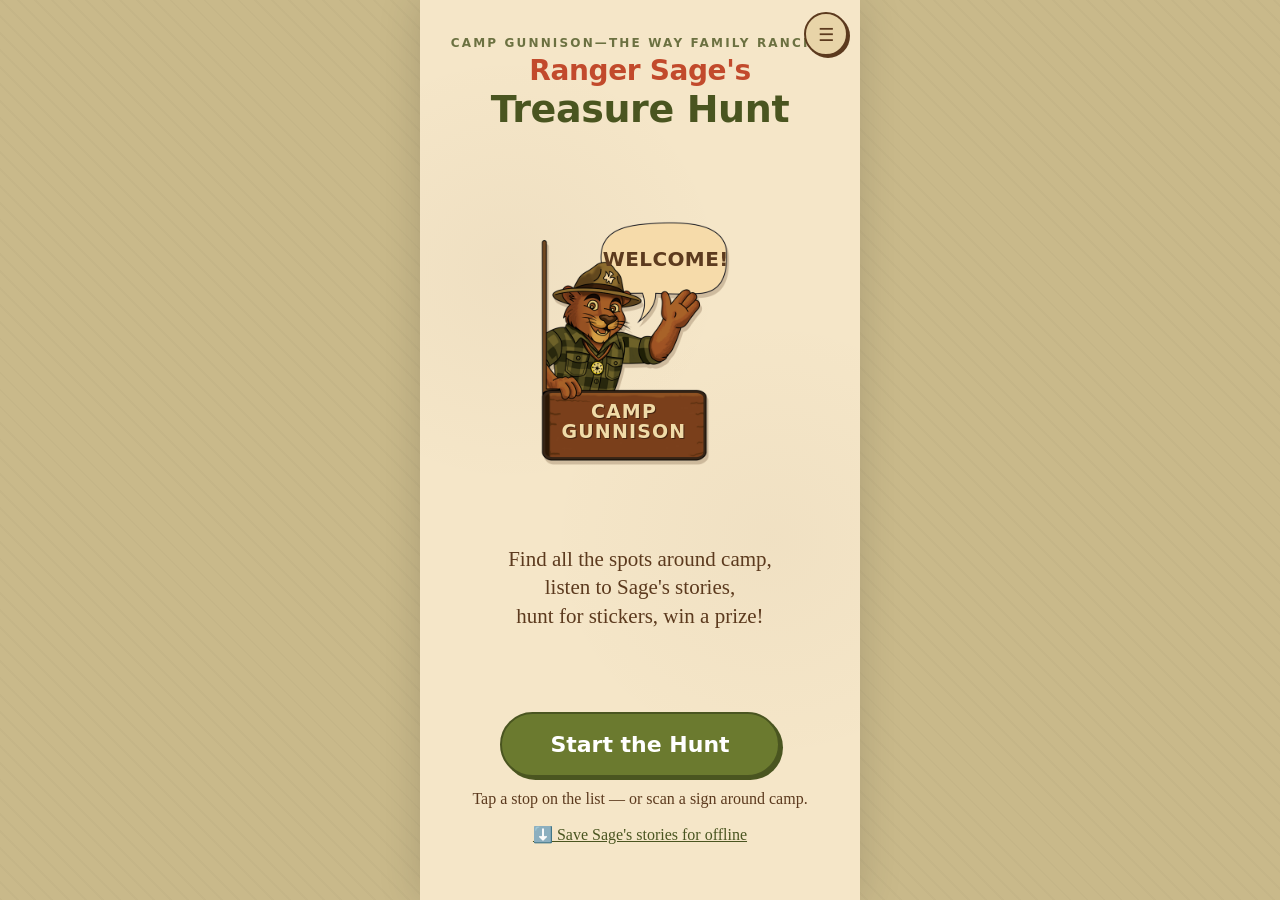
==== commit 7a47f57f: "Real audio player, completion integrity, offline hardening, accessibility - Real <audio> playback; s" ====
--- a/index.html
+++ b/index.html
@@ -2,29 +2,30 @@
 <html lang="en">
 <head>
   <meta charset="utf-8">
-  <meta name="viewport" content="width=device-width, initial-scale=1, maximum-scale=1, user-scalable=no">
+  <meta name="viewport" content="width=device-width, initial-scale=1">
   <meta name="theme-color" content="#5C7A3A">
   <title>Ranger Sage's Treasure Hunt — Camp Gunnison</title>
 
   <link rel="manifest" href="manifest.webmanifest">
+  <link rel="icon" type="image/png" href="icons/icon-192.png">
   <link rel="apple-touch-icon" href="icons/apple-touch-icon.png">
+  <meta name="mobile-web-app-capable" content="yes">
   <meta name="apple-mobile-web-app-capable" content="yes">
   <meta name="apple-mobile-web-app-status-bar-style" content="default">
   <meta name="apple-mobile-web-app-title" content="Sage's Hunt">
 
-  <link rel="preconnect" href="https://fonts.googleapis.com">
-  <link rel="preconnect" href="https://fonts.gstatic.com" crossorigin>
-  <link href="https://fonts.googleapis.com/css2?family=Fredoka:wght@500;600;700&family=Nunito:wght@400;600;700;800&family=Patrick+Hand&display=swap" rel="stylesheet">
-  <link rel="stylesheet" href="styles.css">
+  <!-- Fonts are self-hosted so the look survives offline / weak signal. -->
+  <link rel="stylesheet" href="fonts/fonts.css?v=2026-07-02a">
+  <link rel="stylesheet" href="styles.css?v=2026-07-02a">
 </head>
 <body>
   <div id="device-frame">
-    <div id="app" role="main" aria-live="polite">
+    <div id="app" role="main">
       <noscript>This treasure hunt needs JavaScript turned on.</noscript>
     </div>
-    <div id="toast-host" aria-live="assertive"></div>
+    <div id="toast-host" role="status" aria-live="polite"></div>
     <div id="confetti-host" aria-hidden="true"></div>
-    <button id="menu-btn" type="button" aria-label="Menu">☰</button>
+    <button id="menu-btn" type="button" aria-label="Menu" aria-controls="menu-panel" aria-expanded="false">☰</button>
     <div id="menu-panel" hidden>
       <button class="menu-item" data-action="map">Back to map</button>
       <button class="menu-item" data-action="reset">Start over</button>
@@ -32,10 +33,10 @@
     </div>
   </div>
 
-  <script src="jsQR.min.js"></script>
-  <script src="qr-scanner.js"></script>
-  <script src="data.js"></script>
-  <script src="app.js"></script>
+  <script src="jsQR.min.js?v=2026-07-02a"></script>
+  <script src="qr-scanner.js?v=2026-07-02a"></script>
+  <script src="data.js?v=2026-07-02a"></script>
+  <script src="app.js?v=2026-07-02a"></script>
   <script>
     if ("serviceWorker" in navigator) {
       window.addEventListener("load", () => {
--- a/styles.css
+++ b/styles.css
@@ -74,7 +74,7 @@
 #menu-btn {
   position: absolute;
   top: 12px; right: 12px;
-  width: 38px; height: 38px;
+  width: 44px; height: 44px;
   background: var(--paper-deep);
   border: 2px solid var(--wood);
   border-radius: 50%;
@@ -160,7 +160,7 @@
 }
 .btn-primary {
   background: var(--olive);
-  color: var(--paper);
+  color: #FFFFFF; /* AA contrast on olive; paper cream was borderline */
   box-shadow: var(--shadow-btn);
 }
 .btn-primary:active {
@@ -264,8 +264,8 @@
 }
 .welcome-helper {
   font-family: var(--font-hand);
-  font-size: 15px;
-  color: var(--wood-light);
+  font-size: 16px;
+  color: var(--wood); /* readable in direct sunlight */
   margin-top: 10px;
 }
 
@@ -366,62 +366,6 @@
   pointer-events: none;
 }
 .map-pushpin svg { width: 100%; height: 100%; display: block; }
-.map-pin {
-  position: absolute;
-  width: 38px;
-  height: 38px;
-  transform: translate(-50%, -50%);
-  border-radius: 50%;
-  background: var(--mustard);
-  border: 2.5px solid var(--wood);
-  font-family: var(--font-head);
-  font-weight: 700;
-  font-size: 16px;
-  color: var(--wood);
-  display: flex; align-items: center; justify-content: center;
-  box-shadow: 1px 2px 0 rgba(92,58,30,0.55);
-  cursor: pointer;
-  transition: transform 200ms cubic-bezier(0.2, 0.7, 0.3, 1.4);
-}
-.map-pin:hover { transform: translate(-50%, -50%) scale(1.15); z-index: 2; }
-.map-pin:active { transform: translate(-50%, -50%) scale(0.9); }
-.map-pin.complete {
-  background: var(--sage-green);
-  color: var(--olive-deep);
-  border-color: var(--olive-deep);
-  opacity: 0.75;
-}
-.map-pin.commons-pin { z-index: 3; }
-.map-pin.commons-pin::after {
-  content: "+6 inside";
-  position: absolute;
-  bottom: calc(100% + 4px);
-  left: 50%;
-  transform: translateX(-50%);
-  background: var(--pop);
-  color: var(--paper);
-  font-family: var(--font-head);
-  font-size: 11px;
-  font-weight: 700;
-  letter-spacing: 0.04em;
-  padding: 3px 8px;
-  border-radius: 10px;
-  border: 1.5px solid var(--paper);
-  box-shadow: 1px 1px 0 rgba(0,0,0,0.35);
-  white-space: nowrap;
-  pointer-events: none;
-}
-.map-pin .paw-overlay {
-  position: absolute;
-  inset: -8px;
-  pointer-events: none;
-  transform: rotate(-12deg);
-  opacity: 0.9;
-}
-@keyframes pin-bob {
-  0%, 100% { translate: 0 0; }
-  50%      { translate: 0 -3px; }
-}
 
 .map-footer-tip {
   margin-top: 14px;
@@ -685,8 +629,8 @@
 .scan-helper {
   margin-top: 10px;
   font-family: var(--font-hand);
-  font-size: 15px;
-  color: var(--wood-light);
+  font-size: 16px;
+  color: var(--wood);
 }
 
 /* ============================================================
@@ -788,8 +732,11 @@
 }
 .scan-cancel:active { transform: translateX(-50%) scale(0.97); }
 
-/* DEMO skip button on pre-scan page */
-.btn-link.demo-skip {
+/* DEMO skip button on pre-scan page (in-line under Scan QR Code) */
+.scan-skip {
+  display: block;
+  margin: 12px auto 0;
+  padding: 6px 14px;
   background: transparent;
   border: none;
   color: var(--olive);
@@ -797,7 +744,6 @@
   font-size: 13px;
   font-weight: 600;
   letter-spacing: 0.08em;
-  margin-top: 8px;
   cursor: pointer;
   text-decoration: underline;
   opacity: 0.7;
@@ -898,28 +844,40 @@
   display: flex; flex-direction: column;
   gap: 4px;
 }
-.audio-progress-track {
+.audio-seek {
+  -webkit-appearance: none;
+  appearance: none;
+  width: 100%;
   height: 10px;
-  background: var(--paper);
+  border-radius: 999px;
   border: 1.5px solid var(--wood-light);
-  border-radius: 999px;
-  overflow: hidden;
-  position: relative;
-}
-.audio-progress-fill {
-  height: 100%;
-  background: var(--mustard);
-  background-image: repeating-linear-gradient(
-    90deg, transparent 0 5px, rgba(92,58,30,0.12) 5px 6px
-  );
-  width: 0%;
-  transition: width 100ms linear;
+  background:
+    linear-gradient(var(--mustard), var(--mustard)) 0 / var(--fill, 0%) 100% no-repeat,
+    var(--paper);
+  outline-offset: 3px;
+  cursor: pointer;
+}
+.audio-seek::-webkit-slider-thumb {
+  -webkit-appearance: none;
+  appearance: none;
+  width: 22px; height: 22px;
+  border-radius: 50%;
+  background: var(--olive);
+  border: 2.5px solid var(--olive-deep);
+  box-shadow: 1px 1px 0 rgba(0,0,0,0.25);
+}
+.audio-seek::-moz-range-thumb {
+  width: 22px; height: 22px;
+  border-radius: 50%;
+  background: var(--olive);
+  border: 2.5px solid var(--olive-deep);
+  box-shadow: 1px 1px 0 rgba(0,0,0,0.25);
 }
 .audio-time {
   font-family: var(--font-head);
-  font-size: 12px;
+  font-size: 13px;
   font-weight: 600;
-  color: var(--wood-light);
+  color: var(--wood);
   display: flex; justify-content: space-between;
 }
 
@@ -950,7 +908,8 @@
 .transcript .eyebrow { margin-bottom: 6px; }
 .transcript p {
   font-family: var(--font-body);
-  font-size: 14.5px;
+  font-size: 16px;
+  line-height: 1.55;
   color: var(--wood);
 }
 
@@ -1159,7 +1118,9 @@
   box-shadow: 3px 3px 0 var(--olive-deep);
   border: 2px solid var(--olive-deep);
   animation: toast-pop 2.6s cubic-bezier(0.2, 0.7, 0.3, 1.3) forwards;
-  white-space: nowrap;
+  white-space: normal;
+  text-align: center;
+  max-width: min(86vw, 380px);
 }
 @keyframes toast-pop {
   0%   { transform: translateY(40px) scale(0.6); opacity: 0; }
@@ -1220,3 +1181,180 @@
 .mt-sm { margin-top: 8px; }
 .mt-md { margin-top: 16px; }
 .mt-lg { margin-top: 24px; }
+
+/* ============================================================
+   REAL-AUDIO ADDITIONS
+   ============================================================ */
+.audio-hint {
+  font-family: var(--font-hand);
+  font-size: 16px;
+  color: var(--wood);
+  margin: -6px 0 14px;
+}
+.audio-error {
+  background: #FBEFE3;
+  border: 1.5px solid var(--pop);
+  border-radius: 10px;
+  color: var(--wood);
+  font-size: 14px;
+  padding: 10px 12px;
+  margin: -4px 0 14px;
+}
+.audio-error .btn-link {
+  color: var(--pop);
+  text-decoration: underline;
+  font-weight: 700;
+}
+.no-audio-card {
+  background: var(--cream-deep);
+  border: 2px dashed var(--wood-light);
+  border-radius: var(--radius-card);
+  padding: 14px;
+  margin-bottom: 14px;
+  text-align: center;
+}
+.no-audio-card p {
+  font-size: 15px;
+  margin-bottom: 10px;
+}
+.next-step-row {
+  margin: 4px 0 18px;
+  text-align: center;
+  animation: screen-in 320ms cubic-bezier(0.2, 0.7, 0.3, 1.2);
+}
+
+/* Clue badge icons (until physical stickers are finalized) */
+.clue-icon-svg {
+  width: 84px;
+  height: 84px;
+  margin: 10px auto 0;
+  display: block;
+  filter: drop-shadow(2px 2px 0 rgba(92,58,30,0.25));
+}
+
+/* Empty tally star (was inline style) */
+.progress-tally .star-empty {
+  color: var(--wood-light);
+  opacity: 0.4;
+}
+
+/* Prize banner on the map when the hunt is finished */
+.prize-banner {
+  width: 100%;
+  margin-bottom: 14px;
+  font-size: 17px;
+}
+
+/* ---------- Confirm dialog ---------- */
+.confirm-overlay {
+  position: fixed;
+  inset: 0;
+  background: rgba(60, 40, 20, 0.55);
+  z-index: 300;
+  display: flex;
+  align-items: center;
+  justify-content: center;
+  padding: 24px;
+}
+.confirm-card {
+  background: var(--paper);
+  border: 2.5px solid var(--wood);
+  border-radius: var(--radius-card);
+  box-shadow: var(--shadow-card);
+  padding: 20px;
+  max-width: 340px;
+  width: 100%;
+}
+.confirm-card h3 {
+  font-size: 20px;
+  margin-bottom: 8px;
+}
+.confirm-card p {
+  font-size: 15px;
+  margin-bottom: 16px;
+}
+.confirm-actions {
+  display: flex;
+  gap: 10px;
+  justify-content: flex-end;
+}
+.confirm-actions .btn {
+  padding: 10px 18px;
+  font-size: 15px;
+}
+.btn-secondary {
+  background: var(--paper-deep);
+  color: var(--wood);
+  border-color: var(--wood);
+  box-shadow: 2px 2px 0 var(--wood);
+}
+.btn-danger {
+  background: var(--pop);
+  color: #FFFFFF;
+  border-color: #7A2515;
+  box-shadow: 2px 2px 0 #7A2515;
+}
+
+/* ---------- Demo badge ---------- */
+#demo-badge {
+  position: absolute;
+  top: 14px;
+  left: 12px;
+  z-index: 150;
+  background: var(--pop);
+  color: #FFFFFF;
+  font-family: var(--font-head);
+  font-size: 11px;
+  font-weight: 700;
+  letter-spacing: 0.12em;
+  padding: 4px 10px;
+  border-radius: 10px;
+  border: 1.5px solid var(--paper);
+  box-shadow: 1px 1px 0 rgba(0,0,0,0.3);
+  pointer-events: none;
+}
+
+/* ---------- Offline story download ---------- */
+.download-hunt {
+  display: inline-block;
+  margin-top: 14px;
+  font-family: var(--font-hand);
+  font-size: 16px;
+  color: var(--olive-deep);
+  text-decoration: underline;
+}
+.download-hunt:disabled {
+  opacity: 0.6;
+  cursor: wait;
+}
+.download-status {
+  font-family: var(--font-hand);
+  font-size: 15px;
+  color: var(--wood);
+  margin-top: 6px;
+  min-height: 1.2em;
+}
+
+/* Camera-unavailable note on the scan screen */
+.scan-camera-note {
+  background: #FBEFE3;
+  border: 1.5px solid var(--pop);
+  border-radius: 10px;
+  padding: 10px 12px;
+}
+
+/* ---------- Focus visibility ---------- */
+:focus-visible {
+  outline: 3px solid var(--pop);
+  outline-offset: 2px;
+  border-radius: 4px;
+}
+
+/* ---------- Reduced motion ---------- */
+@media (prefers-reduced-motion: reduce) {
+  *, *::before, *::after {
+    animation-duration: 0.01ms !important;
+    animation-iteration-count: 1 !important;
+    transition-duration: 0.01ms !important;
+  }
+}
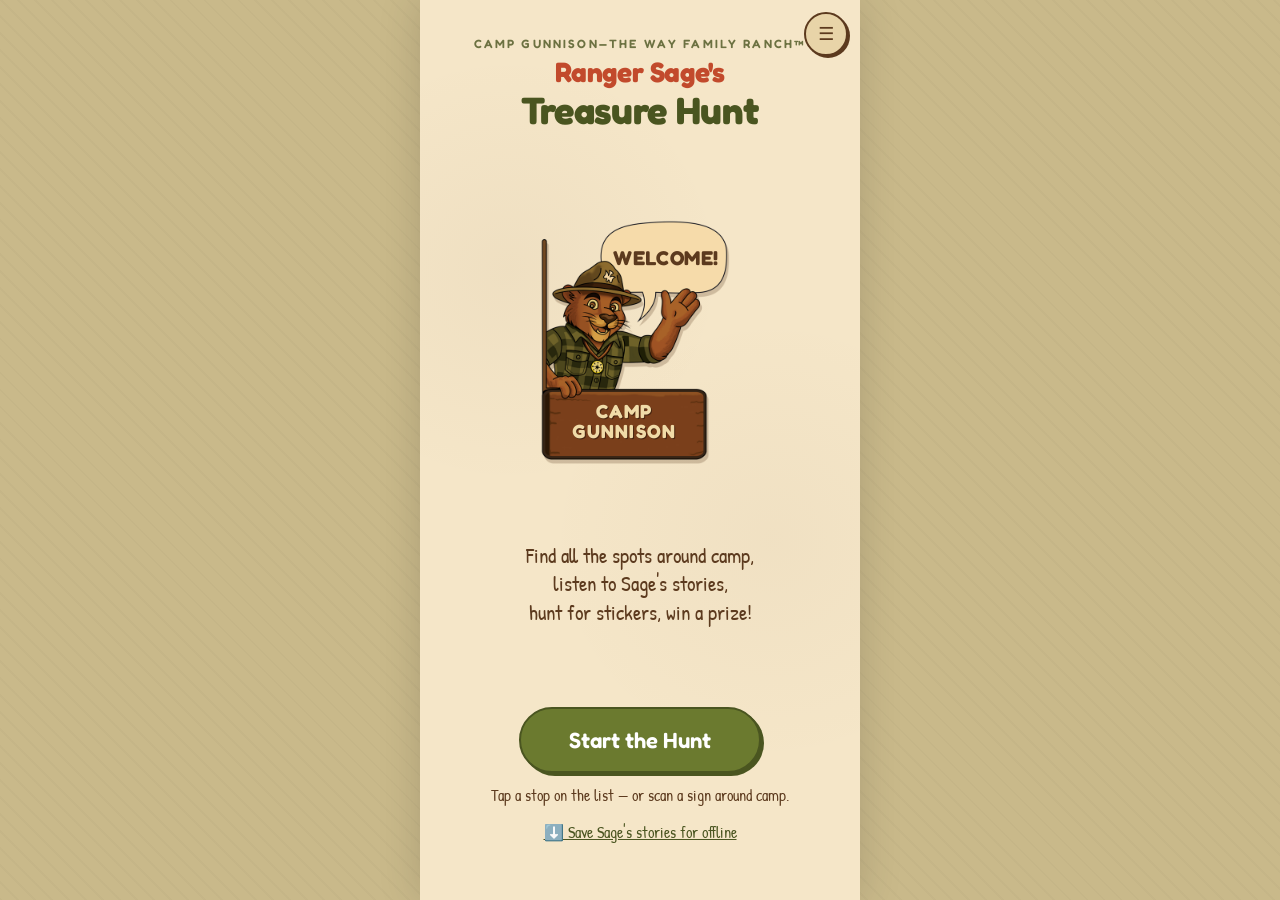
==== commit cfbf65d3: "Add two-tier sticker-hunt hints (scripture then plain); fix SW background refresh - New stickerHunt " ====
--- a/index.html
+++ b/index.html
@@ -15,8 +15,8 @@
   <meta name="apple-mobile-web-app-title" content="Sage's Hunt">
 
   <!-- Fonts are self-hosted so the look survives offline / weak signal. -->
-  <link rel="stylesheet" href="fonts/fonts.css?v=2026-07-02a">
-  <link rel="stylesheet" href="styles.css?v=2026-07-02a">
+  <link rel="stylesheet" href="fonts/fonts.css?v=2026-07-03a">
+  <link rel="stylesheet" href="styles.css?v=2026-07-03a">
 </head>
 <body>
   <div id="device-frame">
@@ -33,10 +33,10 @@
     </div>
   </div>
 
-  <script src="jsQR.min.js?v=2026-07-02a"></script>
-  <script src="qr-scanner.js?v=2026-07-02a"></script>
-  <script src="data.js?v=2026-07-02a"></script>
-  <script src="app.js?v=2026-07-02a"></script>
+  <script src="jsQR.min.js?v=2026-07-03a"></script>
+  <script src="qr-scanner.js?v=2026-07-03a"></script>
+  <script src="data.js?v=2026-07-03a"></script>
+  <script src="app.js?v=2026-07-03a"></script>
   <script>
     if ("serviceWorker" in navigator) {
       window.addEventListener("load", () => {
--- a/fonts/fonts.css
+++ b/fonts/fonts.css
@@ -0,0 +1,67 @@
+@font-face {
+  font-family: 'Fredoka';
+  font-style: normal;
+  font-weight: 500;
+  font-stretch: 100%;
+  font-display: swap;
+  src: url('fredoka-500.woff2') format('woff2');
+  unicode-range: U+0000-00FF, U+0131, U+0152-0153, U+02BB-02BC, U+02C6, U+02DA, U+02DC, U+0304, U+0308, U+0329, U+2000-206F, U+20AC, U+2122, U+2191, U+2193, U+2212, U+2215, U+FEFF, U+FFFD;
+}
+@font-face {
+  font-family: 'Fredoka';
+  font-style: normal;
+  font-weight: 600;
+  font-stretch: 100%;
+  font-display: swap;
+  src: url('fredoka-600.woff2') format('woff2');
+  unicode-range: U+0000-00FF, U+0131, U+0152-0153, U+02BB-02BC, U+02C6, U+02DA, U+02DC, U+0304, U+0308, U+0329, U+2000-206F, U+20AC, U+2122, U+2191, U+2193, U+2212, U+2215, U+FEFF, U+FFFD;
+}
+@font-face {
+  font-family: 'Fredoka';
+  font-style: normal;
+  font-weight: 700;
+  font-stretch: 100%;
+  font-display: swap;
+  src: url('fredoka-700.woff2') format('woff2');
+  unicode-range: U+0000-00FF, U+0131, U+0152-0153, U+02BB-02BC, U+02C6, U+02DA, U+02DC, U+0304, U+0308, U+0329, U+2000-206F, U+20AC, U+2122, U+2191, U+2193, U+2212, U+2215, U+FEFF, U+FFFD;
+}
+@font-face {
+  font-family: 'Nunito';
+  font-style: normal;
+  font-weight: 400;
+  font-display: swap;
+  src: url('nunito-400.woff2') format('woff2');
+  unicode-range: U+0000-00FF, U+0131, U+0152-0153, U+02BB-02BC, U+02C6, U+02DA, U+02DC, U+0304, U+0308, U+0329, U+2000-206F, U+20AC, U+2122, U+2191, U+2193, U+2212, U+2215, U+FEFF, U+FFFD;
+}
+@font-face {
+  font-family: 'Nunito';
+  font-style: normal;
+  font-weight: 600;
+  font-display: swap;
+  src: url('nunito-600.woff2') format('woff2');
+  unicode-range: U+0000-00FF, U+0131, U+0152-0153, U+02BB-02BC, U+02C6, U+02DA, U+02DC, U+0304, U+0308, U+0329, U+2000-206F, U+20AC, U+2122, U+2191, U+2193, U+2212, U+2215, U+FEFF, U+FFFD;
+}
+@font-face {
+  font-family: 'Nunito';
+  font-style: normal;
+  font-weight: 700;
+  font-display: swap;
+  src: url('nunito-700.woff2') format('woff2');
+  unicode-range: U+0000-00FF, U+0131, U+0152-0153, U+02BB-02BC, U+02C6, U+02DA, U+02DC, U+0304, U+0308, U+0329, U+2000-206F, U+20AC, U+2122, U+2191, U+2193, U+2212, U+2215, U+FEFF, U+FFFD;
+}
+@font-face {
+  font-family: 'Nunito';
+  font-style: normal;
+  font-weight: 800;
+  font-display: swap;
+  src: url('nunito-800.woff2') format('woff2');
+  unicode-range: U+0000-00FF, U+0131, U+0152-0153, U+02BB-02BC, U+02C6, U+02DA, U+02DC, U+0304, U+0308, U+0329, U+2000-206F, U+20AC, U+2122, U+2191, U+2193, U+2212, U+2215, U+FEFF, U+FFFD;
+}
+@font-face {
+  font-family: 'Patrick Hand';
+  font-style: normal;
+  font-weight: 400;
+  font-display: swap;
+  src: url('patrickhand-400.woff2') format('woff2');
+  unicode-range: U+0000-00FF, U+0131, U+0152-0153, U+02BB-02BC, U+02C6, U+02DA, U+02DC, U+0304, U+0308, U+0329, U+2000-206F, U+20AC, U+2122, U+2191, U+2193, U+2212, U+2215, U+FEFF, U+FFFD;
+}
--- a/styles.css
+++ b/styles.css
@@ -47,6 +47,8 @@
 button {
   font: inherit; cursor: pointer; border: 0; background: none; color: inherit;
 }
+/* The hidden attribute must always win, even over display rules on .btn etc. */
+[hidden] { display: none !important; }
 img { display: block; max-width: 100%; }
 
 /* ---------- Device frame ---------- */
@@ -1358,3 +1360,41 @@
     transition-duration: 0.01ms !important;
   }
 }
+
+/* ---------- Sticker-hunt hints ---------- */
+.hint-btn {
+  width: 100%;
+  margin: 10px 0 0;
+  padding: 12px 16px;
+  font-size: 15px;
+}
+.hint-scripture {
+  margin: 12px 0 0;
+  padding: 12px 14px;
+  background: #FBF3DF;
+  border-left: 4px solid var(--mustard-deep);
+  border-radius: 0 10px 10px 0;
+  font-style: italic;
+  font-size: 15px;
+  line-height: 1.55;
+  color: var(--wood);
+}
+.hint-scripture cite {
+  display: block;
+  margin-top: 8px;
+  font-style: normal;
+  font-family: var(--font-head);
+  font-weight: 600;
+  font-size: 13px;
+  color: var(--olive-deep);
+}
+.hint-obvious {
+  margin-top: 12px;
+  padding: 10px 12px;
+  background: var(--paper);
+  border: 1.5px dashed var(--olive-deep);
+  border-radius: 10px;
+  font-family: var(--font-hand);
+  font-size: 17px;
+  color: var(--wood);
+}
